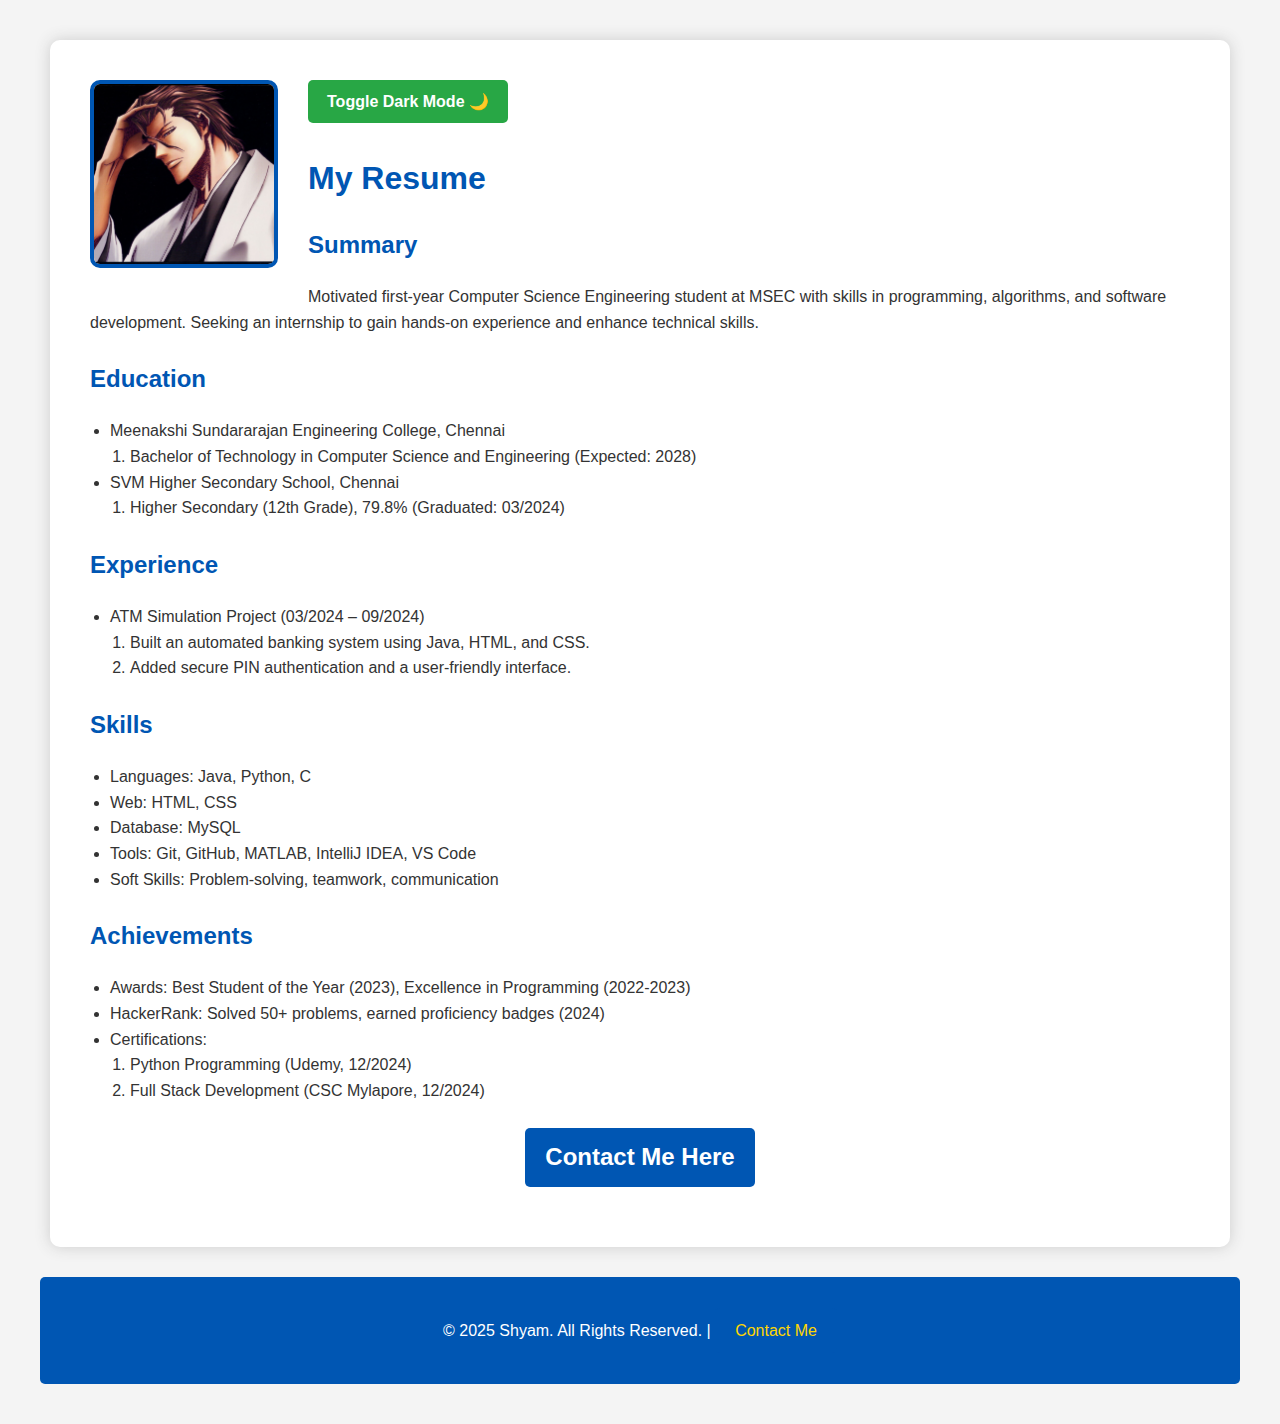
==== index.html @ b26e8f14 "Add files via upload" ====
<!DOCTYPE html>
<html lang="en">
<head>
    <meta charset="UTF-8">
    <title>My Resume</title>
    <style>
        /* Global Styles */
        body {
            font-family: Arial, sans-serif;
            line-height: 1.6;
            color: #333;
            background: #f4f4f4;
            margin: 0;
            padding: 40px;
            transition: background 0.3s, color 0.3s;
        }

        .container {
            max-width: 1100px;
            margin: 0 auto;
            background: #fff;
            padding: 40px;
            box-shadow: 0 0 15px #ccc;
            border-radius: 10px;
            transition: background 0.3s;
            position: relative;
        }

        /* Profile Image at Top-Left Corner */
        .profile-pic {
            width: 180px;
            height: 180px;
            object-fit: cover;
            border: 4px solid #0056b3;
            border-radius: 10px;
            float: left;  /* Floating image to the top-left */
            margin-right: 30px;
            margin-bottom: 20px;
            transition: transform 0.3s;
        }

        .profile-pic:hover {
            transform: scale(1.05);
        }

        h1, h2 {
            color: #0056b3;
        }

        ul, ol {
            margin: 0;
            padding: 0 20px;
        }

        a {
            text-decoration: none;
            color: #fff;
            background: #0056b3;
            padding: 10px 20px;
            border-radius: 5px;
            display: inline-block;
            transition: background 0.3s;
        }

        a:hover {
            background: #004494;
        }

        button {
            display: block;
            width: 200px;
            padding: 12px 0;
            background: #28a745;
            color: white;
            border: none;
            border-radius: 5px;
            cursor: pointer;
            transition: background 0.3s;
            font-size: 16px;
            font-weight: bold;
            margin-bottom: 30px;
        }

        button:hover {
            background: #218838;
        }

        .dark-mode {
            background: #121212;
            color: #f4f4f4;
        }

        .dark-mode .container {
            background: #1e1e1e;
            color: #f4f4f4;
        }

        .dark-mode h1, .dark-mode h2, .dark-mode a {
            color: #00aaff;
        }

        .section {
            margin-bottom: 25px;
            transition: background 0.3s, padding 0.3s;
        }

        .section:hover {
            background: #e9ecef;
            padding: 15px;
            border-radius: 5px;
        }

        .dark-mode .section:hover {
            background: #333;
        }

        .contact {
            text-align: center;
            margin-top: 20px;
        }

        footer {
            text-align: center;
            padding: 15px;
            margin-top: 30px;
            background: #0056b3;
            color: #fff;
            border-radius: 5px;
        }

        footer a {
            color: #ffd700;
            transition: color 0.3s;
        }

        footer a:hover {
            color: #fff;
        }

        @media (max-width: 768px) {
            .profile-pic {
                width: 140px;
                height: 140px;
                float: none;
                display: block;
                margin: 0 auto 20px;
            }

            button {
                width: 100%;
            }
        }
    </style>
</head>
<body>

<div class="container">

    <!-- Profile Image at Top-Left Corner -->
    <img src="MyProfile.jpg" alt="My Profile" class="profile-pic" />

    <!-- Dark Mode Toggle Button -->
    <button onclick="toggleMode()">Toggle Dark Mode 🌙</button>

    <h1>My Resume</h1>

    <div class="section">
        <h2>Summary</h2>
        <p>Motivated first-year Computer Science Engineering student at MSEC with skills in programming, algorithms, and
            software development. Seeking an internship to gain hands-on experience and enhance technical skills.</p>
    </div>

    <div class="section">
        <h2>Education</h2>
        <ul>
            <li>Meenakshi Sundararajan Engineering College, Chennai
                <ol>
                    <li>Bachelor of Technology in Computer Science and Engineering (Expected: 2028)</li>
                </ol>
            </li>
            <li>SVM Higher Secondary School, Chennai
                <ol>
                    <li>Higher Secondary (12th Grade), 79.8% (Graduated: 03/2024)</li>
                </ol>
            </li>
        </ul>
    </div>

    <div class="section">
        <h2>Experience</h2>
        <ul>
            <li>ATM Simulation Project (03/2024 – 09/2024)
                <ol>
                    <li>Built an automated banking system using Java, HTML, and CSS.</li>
                    <li>Added secure PIN authentication and a user-friendly interface.</li>
                </ol>
            </li>
        </ul>
    </div>

    <div class="section">
        <h2>Skills</h2>
        <ul>
            <li>Languages: Java, Python, C</li>
            <li>Web: HTML, CSS</li>
            <li>Database: MySQL</li>
            <li>Tools: Git, GitHub, MATLAB, IntelliJ IDEA, VS Code</li>
            <li>Soft Skills: Problem-solving, teamwork, communication</li>
        </ul>
    </div>

    <div class="section">
        <h2>Achievements</h2>
        <ul>
            <li>Awards: Best Student of the Year (2023), Excellence in Programming (2022-2023)</li>
            <li>HackerRank: Solved 50+ problems, earned proficiency badges (2024)</li>
            <li>Certifications:
                <ol>
                    <li>Python Programming (Udemy, 12/2024)</li>
                    <li>Full Stack Development (CSC Mylapore, 12/2024)</li>
                </ol>
            </li>
        </ul>
    </div>

    <div class="contact">
        <h2><a href="contact.html">Contact Me Here</a></h2>
    </div>

</div>

<footer>
    <p>© 2025 Shyam. All Rights Reserved. | <a href="contact.html">Contact Me</a></p>
</footer>

<script>
    function toggleMode() {
        document.body.classList.toggle("dark-mode");
    }
</script>

</body>
</html>
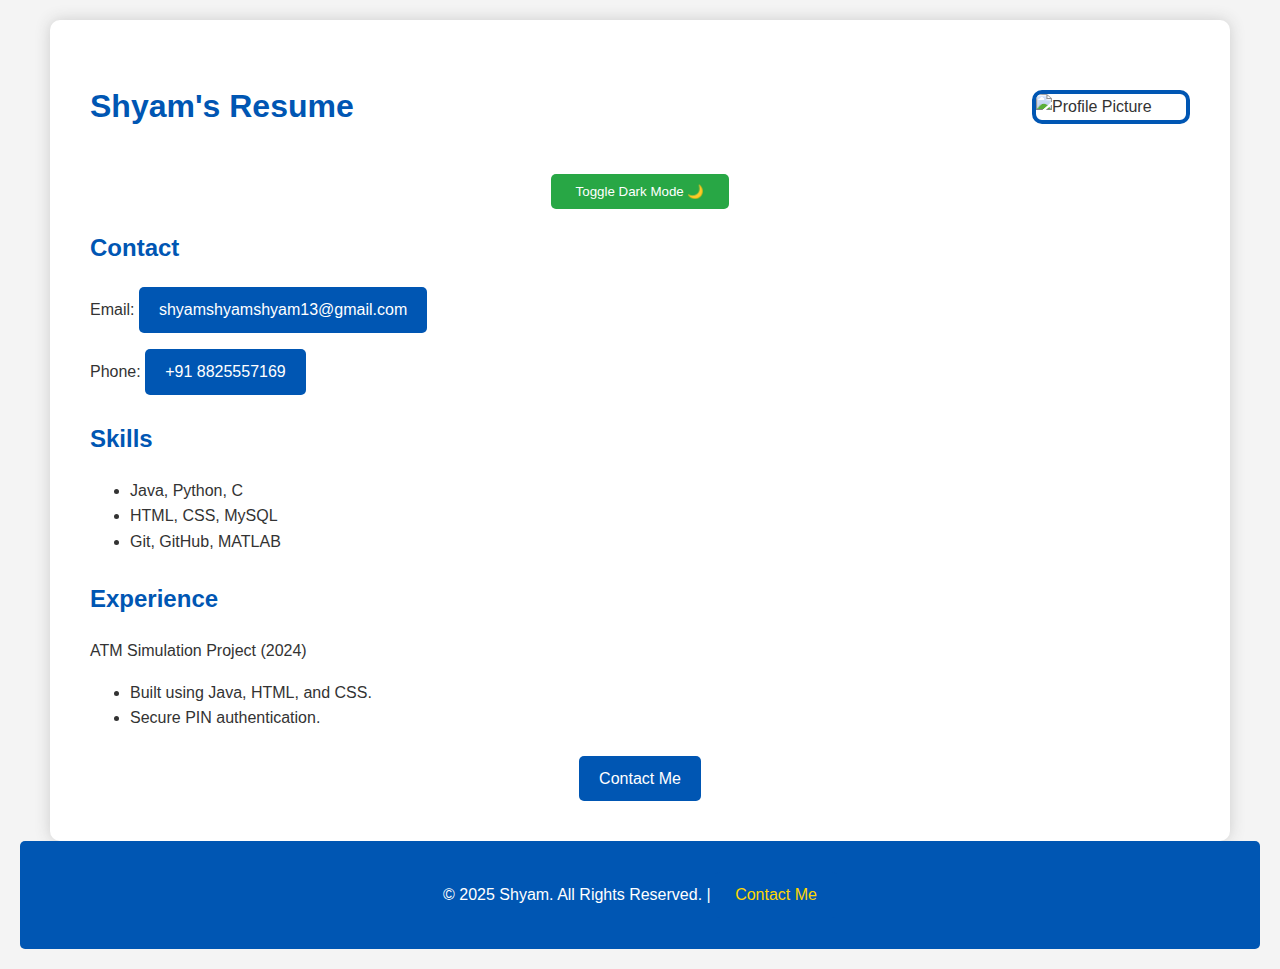
==== commit 443ffc28: "Add files via upload" ====
--- a/index.html
+++ b/index.html
@@ -11,7 +11,7 @@
             color: #333;
             background: #f4f4f4;
             margin: 0;
-            padding: 40px;
+            padding: 20px;
             transition: background 0.3s, color 0.3s;
         }
 
@@ -23,33 +23,62 @@
             box-shadow: 0 0 15px #ccc;
             border-radius: 10px;
             transition: background 0.3s;
-            position: relative;
-        }
-
-        /* Profile Image at Top-Left Corner */
-        .profile-pic {
-            width: 180px;
-            height: 180px;
-            object-fit: cover;
-            border: 4px solid #0056b3;
-            border-radius: 10px;
-            float: left;  /* Floating image to the top-left */
-            margin-right: 30px;
-            margin-bottom: 20px;
-            transition: transform 0.3s;
-        }
-
-        .profile-pic:hover {
-            transform: scale(1.05);
         }
 
         h1, h2 {
             color: #0056b3;
         }
 
-        ul, ol {
-            margin: 0;
-            padding: 0 20px;
+        .profile-pic {
+            width: 150px;
+            height: 150px;
+            border-radius: 10px;
+            border: 4px solid #0056b3;
+            transition: transform 0.3s;
+        }
+
+        .profile-pic:hover {
+            transform: scale(1.1);
+        }
+
+        .header {
+            display: flex;
+            align-items: center;
+            justify-content: space-between;
+            flex-wrap: wrap;
+        }
+
+        .header div {
+            flex: 1;
+        }
+
+        .header img {
+            max-width: 100%;
+            height: auto;
+        }
+
+        .section {
+            margin-bottom: 25px;
+        }
+
+        .section:hover {
+            background: #e9ecef;
+            padding: 15px;
+            border-radius: 5px;
+        }
+
+        .dark-mode {
+            background: #121212;
+            color: #f4f4f4;
+        }
+
+        .dark-mode .container {
+            background: #1e1e1e;
+            color: #f4f4f4;
+        }
+
+        .dark-mode h1, .dark-mode h2 {
+            color: #00aaff;
         }
 
         a {
@@ -68,61 +97,23 @@
 
         button {
             display: block;
-            width: 200px;
-            padding: 12px 0;
+            margin: 20px auto;
+            padding: 10px 25px;
             background: #28a745;
             color: white;
             border: none;
             border-radius: 5px;
             cursor: pointer;
             transition: background 0.3s;
-            font-size: 16px;
-            font-weight: bold;
-            margin-bottom: 30px;
         }
 
         button:hover {
             background: #218838;
-        }
-
-        .dark-mode {
-            background: #121212;
-            color: #f4f4f4;
-        }
-
-        .dark-mode .container {
-            background: #1e1e1e;
-            color: #f4f4f4;
-        }
-
-        .dark-mode h1, .dark-mode h2, .dark-mode a {
-            color: #00aaff;
-        }
-
-        .section {
-            margin-bottom: 25px;
-            transition: background 0.3s, padding 0.3s;
-        }
-
-        .section:hover {
-            background: #e9ecef;
-            padding: 15px;
-            border-radius: 5px;
-        }
-
-        .dark-mode .section:hover {
-            background: #333;
-        }
-
-        .contact {
-            text-align: center;
-            margin-top: 20px;
         }
 
         footer {
             text-align: center;
             padding: 15px;
-            margin-top: 30px;
             background: #0056b3;
             color: #fff;
             border-radius: 5px;
@@ -130,24 +121,25 @@
 
         footer a {
             color: #ffd700;
-            transition: color 0.3s;
         }
 
         footer a:hover {
             color: #fff;
         }
 
+        /* Responsive Design */
         @media (max-width: 768px) {
+            .header {
+                flex-direction: column;
+                text-align: center;
+            }
+
             .profile-pic {
-                width: 140px;
-                height: 140px;
-                float: none;
-                display: block;
-                margin: 0 auto 20px;
+                margin-bottom: 20px;
             }
 
-            button {
-                width: 100%;
+            .container {
+                padding: 20px;
             }
         }
     </style>
@@ -156,75 +148,41 @@
 
 <div class="container">
 
-    <!-- Profile Image at Top-Left Corner -->
-    <img src="MyProfile.jpg" alt="My Profile" class="profile-pic" />
-
-    <!-- Dark Mode Toggle Button -->
+    <div class="header">
+        <div>
+            <h1>Shyam's Resume</h1>
+        </div>
+        <img src="MyProfile.png" alt="Profile Picture" class="profile-pic">
+    </div>
+
     <button onclick="toggleMode()">Toggle Dark Mode 🌙</button>
 
-    <h1>My Resume</h1>
-
     <div class="section">
-        <h2>Summary</h2>
-        <p>Motivated first-year Computer Science Engineering student at MSEC with skills in programming, algorithms, and
-            software development. Seeking an internship to gain hands-on experience and enhance technical skills.</p>
-    </div>
-
-    <div class="section">
-        <h2>Education</h2>
-        <ul>
-            <li>Meenakshi Sundararajan Engineering College, Chennai
-                <ol>
-                    <li>Bachelor of Technology in Computer Science and Engineering (Expected: 2028)</li>
-                </ol>
-            </li>
-            <li>SVM Higher Secondary School, Chennai
-                <ol>
-                    <li>Higher Secondary (12th Grade), 79.8% (Graduated: 03/2024)</li>
-                </ol>
-            </li>
-        </ul>
-    </div>
-
-    <div class="section">
-        <h2>Experience</h2>
-        <ul>
-            <li>ATM Simulation Project (03/2024 – 09/2024)
-                <ol>
-                    <li>Built an automated banking system using Java, HTML, and CSS.</li>
-                    <li>Added secure PIN authentication and a user-friendly interface.</li>
-                </ol>
-            </li>
-        </ul>
+        <h2>Contact</h2>
+        <p>Email: <a href="mailto:shyamshyamshyam13@gmail.com">shyamshyamshyam13@gmail.com</a></p>
+        <p>Phone: <a href="tel:+918825557169">+91 8825557169</a></p>
     </div>
 
     <div class="section">
         <h2>Skills</h2>
         <ul>
-            <li>Languages: Java, Python, C</li>
-            <li>Web: HTML, CSS</li>
-            <li>Database: MySQL</li>
-            <li>Tools: Git, GitHub, MATLAB, IntelliJ IDEA, VS Code</li>
-            <li>Soft Skills: Problem-solving, teamwork, communication</li>
+            <li>Java, Python, C</li>
+            <li>HTML, CSS, MySQL</li>
+            <li>Git, GitHub, MATLAB</li>
         </ul>
     </div>
 
     <div class="section">
-        <h2>Achievements</h2>
+        <h2>Experience</h2>
+        <p>ATM Simulation Project (2024)</p>
         <ul>
-            <li>Awards: Best Student of the Year (2023), Excellence in Programming (2022-2023)</li>
-            <li>HackerRank: Solved 50+ problems, earned proficiency badges (2024)</li>
-            <li>Certifications:
-                <ol>
-                    <li>Python Programming (Udemy, 12/2024)</li>
-                    <li>Full Stack Development (CSC Mylapore, 12/2024)</li>
-                </ol>
-            </li>
+            <li>Built using Java, HTML, and CSS.</li>
+            <li>Secure PIN authentication.</li>
         </ul>
     </div>
 
-    <div class="contact">
-        <h2><a href="contact.html">Contact Me Here</a></h2>
+    <div style="text-align: center; margin-top: 20px;">
+        <a href="contact.html">Contact Me</a>
     </div>
 
 </div>
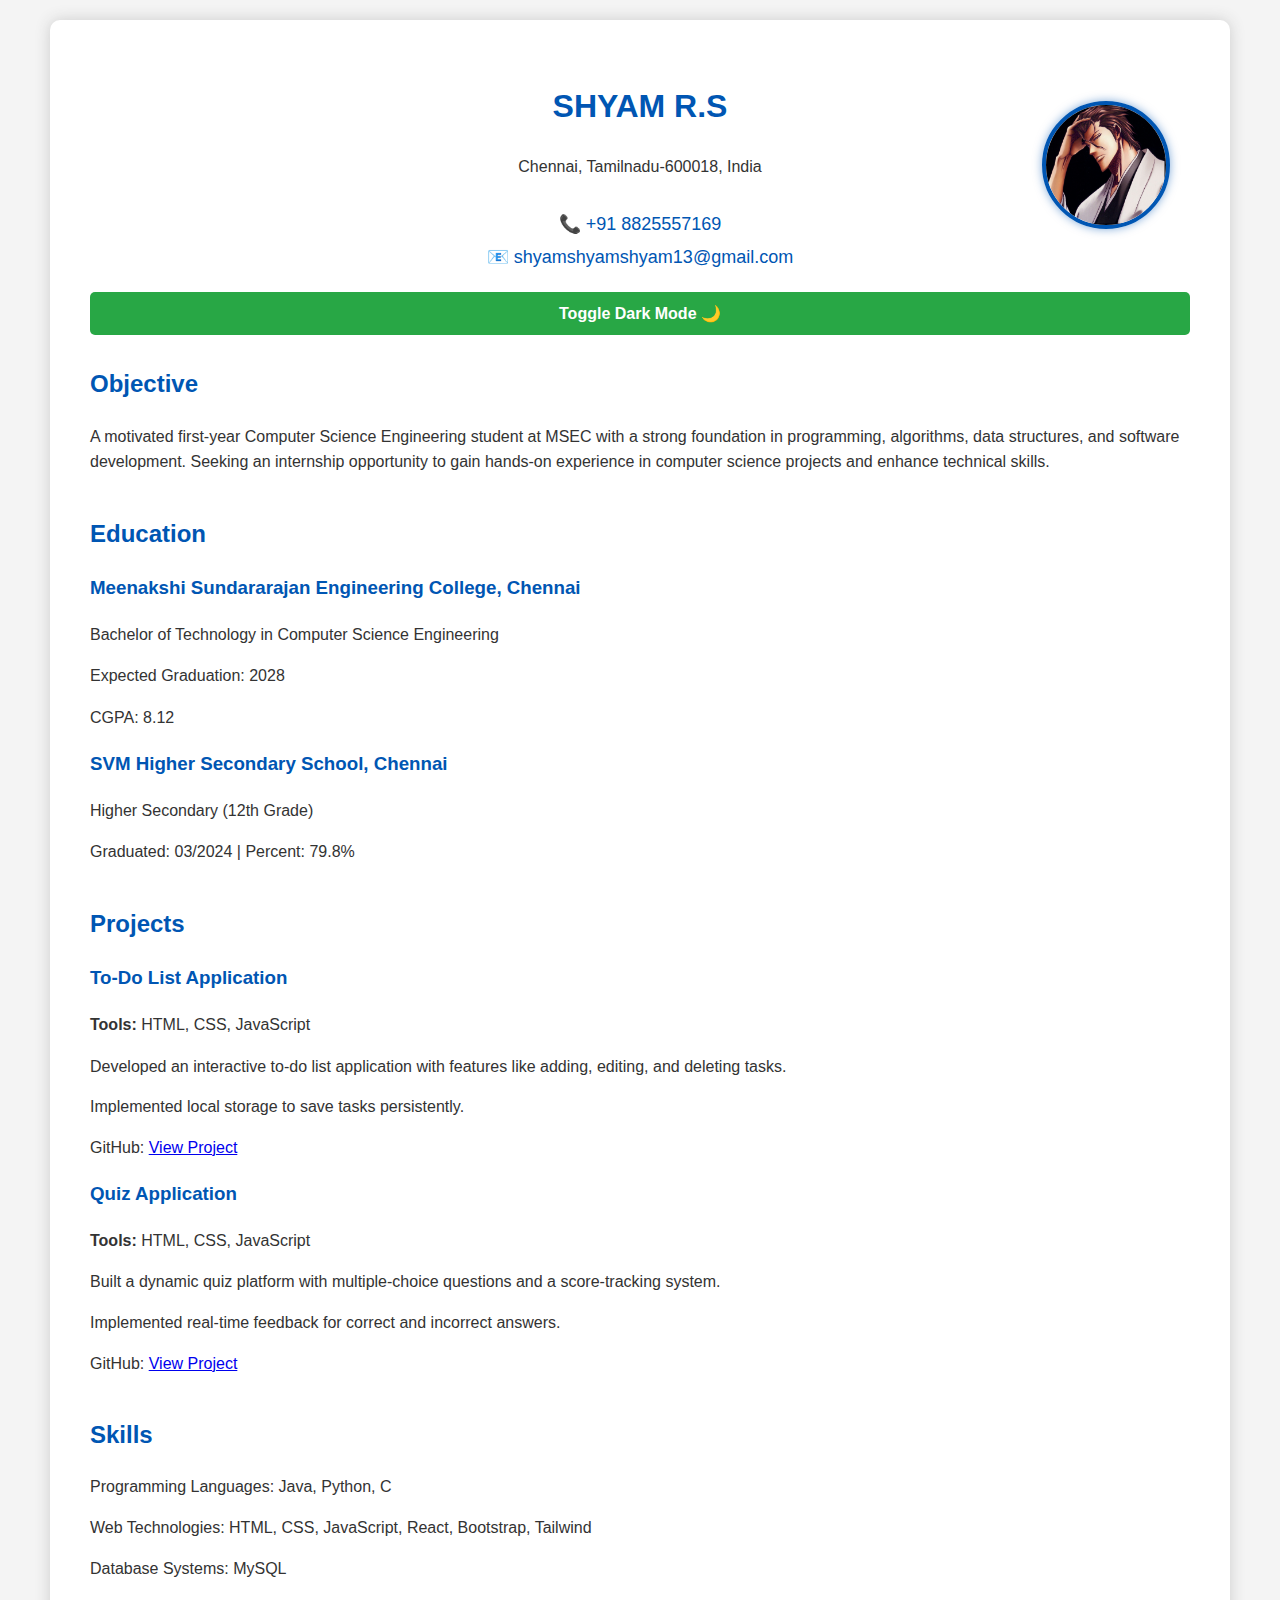
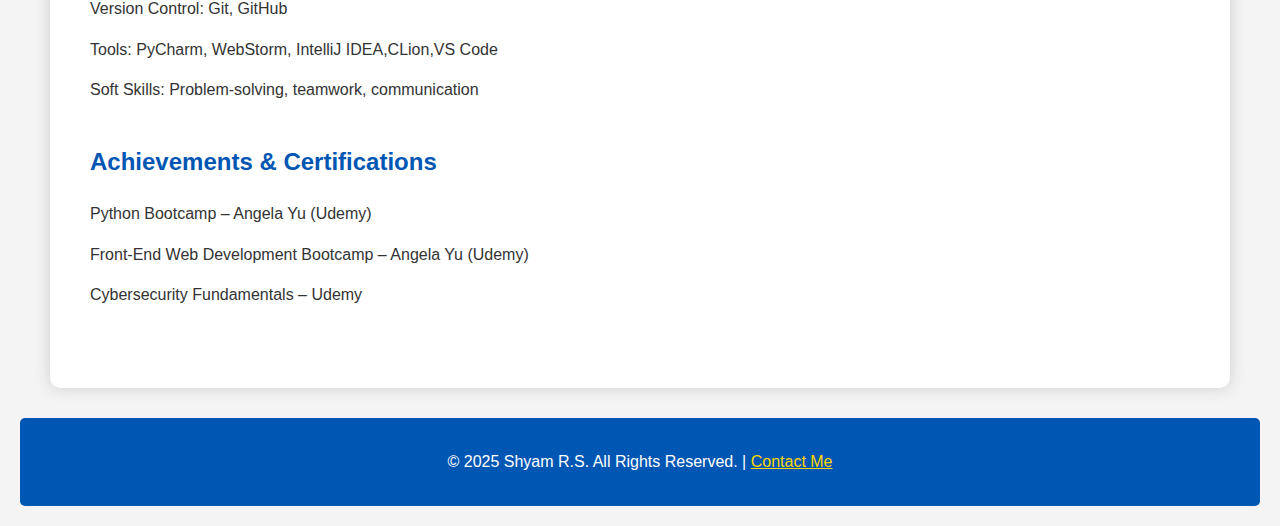
==== commit 1f87c5af: "Add files via upload" ====
--- a/index.html
+++ b/index.html
@@ -2,17 +2,26 @@
 <html lang="en">
 <head>
     <meta charset="UTF-8">
-    <title>My Resume</title>
+    <title>Shyam R.S - Resume</title>
+    <meta name="viewport" content="width=device-width, initial-scale=1.0">
     <style>
         /* Global Styles */
+        :root {
+            --primary-color: #0056b3;
+            --secondary-color: #f4f4f4;
+            --dark-bg: #121212;
+            --dark-text: #f4f4f4;
+            --transition: 0.3s;
+        }
+
         body {
             font-family: Arial, sans-serif;
             line-height: 1.6;
             color: #333;
-            background: #f4f4f4;
+            background: var(--secondary-color);
             margin: 0;
             padding: 20px;
-            transition: background 0.3s, color 0.3s;
+            transition: background var(--transition), color var(--transition);
         }
 
         .container {
@@ -22,89 +31,102 @@
             padding: 40px;
             box-shadow: 0 0 15px #ccc;
             border-radius: 10px;
-            transition: background 0.3s;
-        }
-
-        h1, h2 {
-            color: #0056b3;
-        }
-
-        .profile-pic {
-            width: 150px;
-            height: 150px;
-            border-radius: 10px;
-            border: 4px solid #0056b3;
-            transition: transform 0.3s;
-        }
-
-        .profile-pic:hover {
+            transition: background var(--transition), color var(--transition);
+        }
+
+        header {
+            text-align: center;
+            margin-bottom: 30px;
+            position: relative; /* Enable absolute positioning for the image */
+        }
+
+        /* Circular Profile Picture with Hover Effect */
+        header img {
+            position: absolute;
+            top: 20px;
+            right: 20px;
+            width: 120px;
+            height: 120px;
+            border-radius: 50%;
+            border: 4px solid var(--primary-color);
+            box-shadow: 0 0 10px rgba(0, 86, 179, 0.5);
+            transition: transform 0.3s ease-in-out;
+        }
+
+        header img:hover {
             transform: scale(1.1);
         }
 
-        .header {
-            display: flex;
-            align-items: center;
-            justify-content: space-between;
-            flex-wrap: wrap;
-        }
-
-        .header div {
-            flex: 1;
-        }
-
-        .header img {
-            max-width: 100%;
-            height: auto;
+        h1, h2, h3 {
+            color: var(--primary-color);
+        }
+
+        .contact {
+            text-align: center;
+            margin-bottom: 30px;
+        }
+
+        .contact p {
+            margin: 5px 0;
+            font-size: 18px;
+        }
+
+        .contact a {
+            color: var(--primary-color);
+            text-decoration: none;
+            transition: color var(--transition);
+        }
+
+        .contact a:hover {
+            color: #004494;
         }
 
         .section {
-            margin-bottom: 25px;
+            margin-bottom: 40px;
+            transition: transform var(--transition), box-shadow var(--transition);
         }
 
         .section:hover {
-            background: #e9ecef;
-            padding: 15px;
-            border-radius: 5px;
+            transform: translateY(-5px);
+            box-shadow: 0 5px 15px rgba(0, 0, 0, 0.1);
+        }
+
+        ul {
+            list-style: none;
+            padding: 0;
+        }
+
+        li {
+            margin-bottom: 15px;
         }
 
         .dark-mode {
-            background: #121212;
-            color: #f4f4f4;
+            background: var(--dark-bg);
+            color: var(--dark-text);
         }
 
         .dark-mode .container {
             background: #1e1e1e;
-            color: #f4f4f4;
-        }
-
-        .dark-mode h1, .dark-mode h2 {
+            color: var(--dark-text);
+        }
+
+        .dark-mode h1, .dark-mode h2, .dark-mode h3 {
             color: #00aaff;
-        }
-
-        a {
-            text-decoration: none;
-            color: #fff;
-            background: #0056b3;
-            padding: 10px 20px;
-            border-radius: 5px;
-            display: inline-block;
-            transition: background 0.3s;
-        }
-
-        a:hover {
-            background: #004494;
         }
 
         button {
             display: block;
-            margin: 20px auto;
-            padding: 10px 25px;
+            width: 100%;
+            padding: 12px;
             background: #28a745;
             color: white;
             border: none;
             border-radius: 5px;
             cursor: pointer;
-            transition: background 0.3s;
+            transition: background var(--transition);
+            font-size: 16px;
+            font-weight: bold;
+            margin: 20px 0;
         }
 
         button:hover {
@@ -114,32 +136,52 @@
         footer {
             text-align: center;
             padding: 15px;
-            background: #0056b3;
+            margin-top: 30px;
+            background: var(--primary-color);
             color: #fff;
             border-radius: 5px;
         }
 
         footer a {
             color: #ffd700;
+            transition: color var(--transition);
         }
 
         footer a:hover {
             color: #fff;
         }
 
-        /* Responsive Design */
         @media (max-width: 768px) {
-            .header {
-                flex-direction: column;
-                text-align: center;
-            }
-
-            .profile-pic {
-                margin-bottom: 20px;
-            }
-
             .container {
                 padding: 20px;
+            }
+
+            button {
+                width: 100%;
+            }
+
+            header img {
+                width: 100px;
+                height: 100px;
+                top: 10px;
+                right: 10px;
+            }
+        }
+
+        @media (max-width: 480px) {
+            body {
+                padding: 10px;
+            }
+
+            .container {
+                padding: 15px;
+            }
+
+            header img {
+                width: 80px;
+                height: 80px;
+                top: 10px;
+                right: 10px;
             }
         }
     </style>
@@ -148,47 +190,87 @@
 
 <div class="container">
 
-    <div class="header">
-        <div>
-            <h1>Shyam's Resume</h1>
-        </div>
-        <img src="MyProfile.png" alt="Profile Picture" class="profile-pic">
-    </div>
-
-    <button onclick="toggleMode()">Toggle Dark Mode 🌙</button>
-
-    <div class="section">
-        <h2>Contact</h2>
-        <p>Email: <a href="mailto:shyamshyamshyam13@gmail.com">shyamshyamshyam13@gmail.com</a></p>
-        <p>Phone: <a href="tel:+918825557169">+91 8825557169</a></p>
+    <header>
+        <h1>SHYAM R.S</h1>
+        <p>Chennai, Tamilnadu-600018, India</p>
+        <img src="MyProfile.jpg" alt="Shyam R.S">
+    </header>
+
+    <div class="contact">
+        <p>📞 <a href="tel:+918825557169">+91 8825557169</a></p>
+        <p>📧 <a href="mailto:shyamshyamshyam13@gmail.com">shyamshyamshyam13@gmail.com</a></p>
+        <button onclick="toggleMode()">Toggle Dark Mode 🌙</button>
+    </div>
+
+    <div class="section">
+        <h2>Objective</h2>
+        <p>A motivated first-year Computer Science Engineering student at MSEC with a strong foundation
+            in programming, algorithms, data structures, and software development. Seeking an internship
+            opportunity to gain hands-on experience in computer science projects and enhance technical skills.</p>
+    </div>
+
+    <div class="section">
+        <h2>Education</h2>
+        <ul>
+            <li>
+                <h3>Meenakshi Sundararajan Engineering College, Chennai</h3>
+                <p>Bachelor of Technology in Computer Science Engineering</p>
+                <p>Expected Graduation: 2028</p>
+                <p>CGPA: 8.12</p>
+            </li>
+            <li>
+                <h3>SVM Higher Secondary School, Chennai</h3>
+                <p>Higher Secondary (12th Grade)</p>
+                <p>Graduated: 03/2024 | Percent: 79.8%</p>
+            </li>
+        </ul>
+    </div>
+
+    <div class="section">
+        <h2>Projects</h2>
+
+        <h3>To-Do List Application</h3>
+        <p><strong>Tools:</strong> HTML, CSS, JavaScript</p>
+        <ul>
+            <li>Developed an interactive to-do list application with features like adding, editing, and deleting tasks.</li>
+            <li>Implemented local storage to save tasks persistently.</li>
+            <li>GitHub: <a href="ToDoList.html" target="_blank">View Project</a></li>
+        </ul>
+
+        <h3>Quiz Application</h3>
+        <p><strong>Tools:</strong> HTML, CSS, JavaScript</p>
+        <ul>
+            <li>Built a dynamic quiz platform with multiple-choice questions and a score-tracking system.</li>
+            <li>Implemented real-time feedback for correct and incorrect answers.</li>
+            <li>GitHub: <a href="Quiz.html" target="_blank">View Project</a></li>
+        </ul>
     </div>
 
     <div class="section">
         <h2>Skills</h2>
         <ul>
-            <li>Java, Python, C</li>
-            <li>HTML, CSS, MySQL</li>
-            <li>Git, GitHub, MATLAB</li>
-        </ul>
-    </div>
-
-    <div class="section">
-        <h2>Experience</h2>
-        <p>ATM Simulation Project (2024)</p>
-        <ul>
-            <li>Built using Java, HTML, and CSS.</li>
-            <li>Secure PIN authentication.</li>
-        </ul>
-    </div>
-
-    <div style="text-align: center; margin-top: 20px;">
-        <a href="contact.html">Contact Me</a>
+            <li>Programming Languages: Java, Python, C</li>
+            <li>Web Technologies: HTML, CSS, JavaScript, React, Bootstrap, Tailwind</li>
+            <li>Database Systems: MySQL</li>
+            <li>Version Control: Git, GitHub</li>
+            <li>Tools: PyCharm, WebStorm, IntelliJ IDEA,CLion,VS Code</li>
+            <li>Soft Skills: Problem-solving, teamwork, communication</li>
+        </ul>
+    </div>
+
+    <div class="section">
+        <h2>Achievements & Certifications</h2>
+        <ul>
+            <li>Python Bootcamp – Angela Yu (Udemy)</li>
+            <li>Front-End Web Development Bootcamp – Angela Yu (Udemy)</li>
+            <li>Cybersecurity Fundamentals – Udemy</li>
+        </ul>
     </div>
 
 </div>
 
 <footer>
-    <p>© 2025 Shyam. All Rights Reserved. | <a href="contact.html">Contact Me</a></p>
+    <p>© 2025 Shyam R.S. All Rights Reserved. | <a href="mailto:shyamshyamshyam13@gmail.com">Contact Me</a></p>
 </footer>
 
 <script>
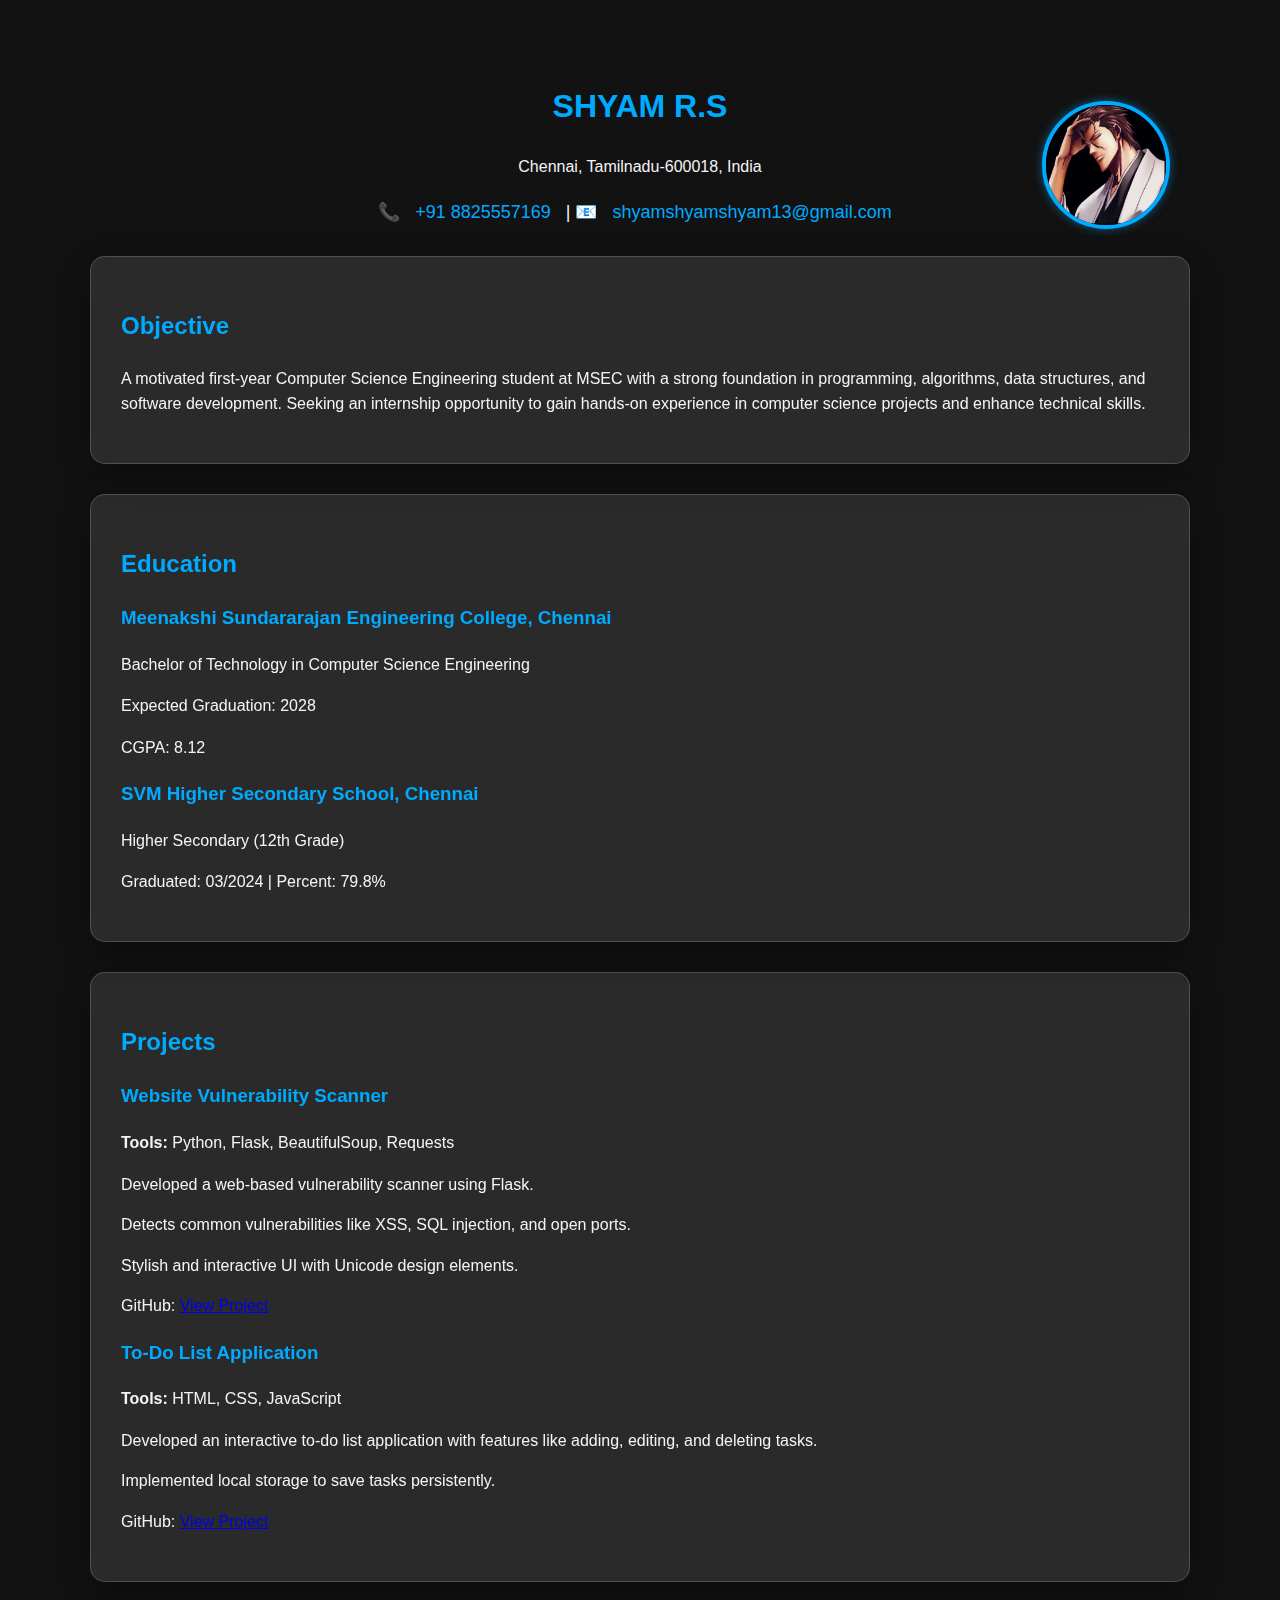
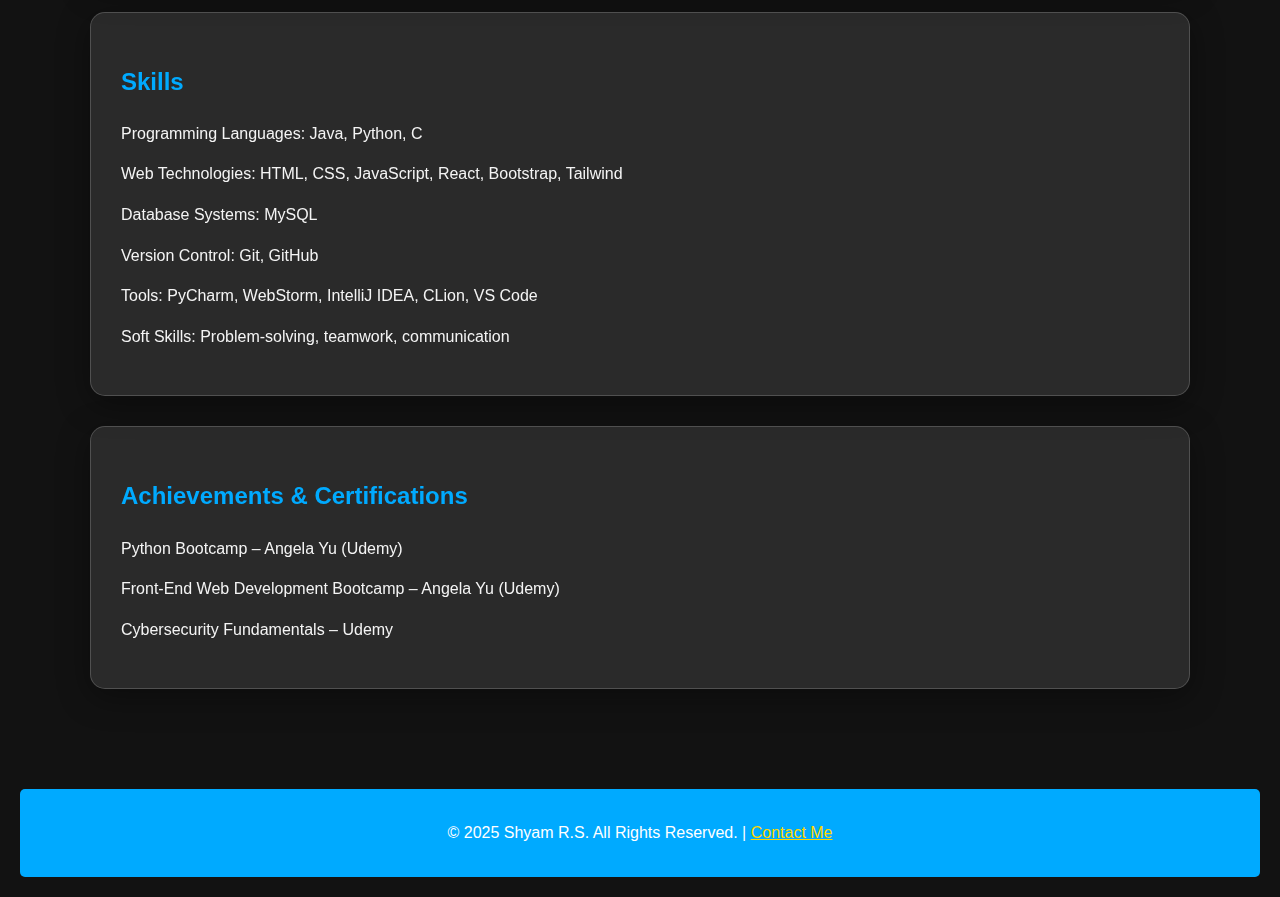
==== commit ffacd072: "Add files via upload" ====
--- a/index.html
+++ b/index.html
@@ -4,212 +4,32 @@
     <meta charset="UTF-8">
     <title>Shyam R.S - Resume</title>
     <meta name="viewport" content="width=device-width, initial-scale=1.0">
-    <style>
-        /* Global Styles */
-        :root {
-            --primary-color: #0056b3;
-            --secondary-color: #f4f4f4;
-            --dark-bg: #121212;
-            --dark-text: #f4f4f4;
-            --transition: 0.3s;
-        }
-
-        body {
-            font-family: Arial, sans-serif;
-            line-height: 1.6;
-            color: #333;
-            background: var(--secondary-color);
-            margin: 0;
-            padding: 20px;
-            transition: background var(--transition), color var(--transition);
-        }
-
-        .container {
-            max-width: 1100px;
-            margin: 0 auto;
-            background: #fff;
-            padding: 40px;
-            box-shadow: 0 0 15px #ccc;
-            border-radius: 10px;
-            transition: background var(--transition), color var(--transition);
-        }
-
-        header {
-            text-align: center;
-            margin-bottom: 30px;
-            position: relative; /* Enable absolute positioning for the image */
-        }
-
-        /* Circular Profile Picture with Hover Effect */
-        header img {
-            position: absolute;
-            top: 20px;
-            right: 20px;
-            width: 120px;
-            height: 120px;
-            border-radius: 50%;
-            border: 4px solid var(--primary-color);
-            box-shadow: 0 0 10px rgba(0, 86, 179, 0.5);
-            transition: transform 0.3s ease-in-out;
-        }
-
-        header img:hover {
-            transform: scale(1.1);
-        }
-
-        h1, h2, h3 {
-            color: var(--primary-color);
-        }
-
-        .contact {
-            text-align: center;
-            margin-bottom: 30px;
-        }
-
-        .contact p {
-            margin: 5px 0;
-            font-size: 18px;
-        }
-
-        .contact a {
-            color: var(--primary-color);
-            text-decoration: none;
-            transition: color var(--transition);
-        }
-
-        .contact a:hover {
-            color: #004494;
-        }
-
-        .section {
-            margin-bottom: 40px;
-            transition: transform var(--transition), box-shadow var(--transition);
-        }
-
-        .section:hover {
-            transform: translateY(-5px);
-            box-shadow: 0 5px 15px rgba(0, 0, 0, 0.1);
-        }
-
-        ul {
-            list-style: none;
-            padding: 0;
-        }
-
-        li {
-            margin-bottom: 15px;
-        }
-
-        .dark-mode {
-            background: var(--dark-bg);
-            color: var(--dark-text);
-        }
-
-        .dark-mode .container {
-            background: #1e1e1e;
-            color: var(--dark-text);
-        }
-
-        .dark-mode h1, .dark-mode h2, .dark-mode h3 {
-            color: #00aaff;
-        }
-
-        button {
-            display: block;
-            width: 100%;
-            padding: 12px;
-            background: #28a745;
-            color: white;
-            border: none;
-            border-radius: 5px;
-            cursor: pointer;
-            transition: background var(--transition);
-            font-size: 16px;
-            font-weight: bold;
-            margin: 20px 0;
-        }
-
-        button:hover {
-            background: #218838;
-        }
-
-        footer {
-            text-align: center;
-            padding: 15px;
-            margin-top: 30px;
-            background: var(--primary-color);
-            color: #fff;
-            border-radius: 5px;
-        }
-
-        footer a {
-            color: #ffd700;
-            transition: color var(--transition);
-        }
-
-        footer a:hover {
-            color: #fff;
-        }
-
-        @media (max-width: 768px) {
-            .container {
-                padding: 20px;
-            }
-
-            button {
-                width: 100%;
-            }
-
-            header img {
-                width: 100px;
-                height: 100px;
-                top: 10px;
-                right: 10px;
-            }
-        }
-
-        @media (max-width: 480px) {
-            body {
-                padding: 10px;
-            }
-
-            .container {
-                padding: 15px;
-            }
-
-            header img {
-                width: 80px;
-                height: 80px;
-                top: 10px;
-                right: 10px;
-            }
-        }
-    </style>
+    <link rel="stylesheet" href="style.css">
 </head>
-<body>
+<body class="dark-mode">
 
 <div class="container">
 
     <header>
         <h1>SHYAM R.S</h1>
         <p>Chennai, Tamilnadu-600018, India</p>
+
+        <!-- Contact Info below the address -->
+        <div class="contact-info">
+            <p>📞 <a href="tel:+918825557169">+91 8825557169</a> | 📧 <a href="mailto:shyamshyamshyam13@gmail.com">shyamshyamshyam13@gmail.com</a></p>
+        </div>
+
         <img src="MyProfile.jpg" alt="Shyam R.S">
     </header>
 
-    <div class="contact">
-        <p>📞 <a href="tel:+918825557169">+91 8825557169</a></p>
-        <p>📧 <a href="mailto:shyamshyamshyam13@gmail.com">shyamshyamshyam13@gmail.com</a></p>
-        <button onclick="toggleMode()">Toggle Dark Mode 🌙</button>
-    </div>
-
-    <div class="section">
+    <div class="section glass">
         <h2>Objective</h2>
         <p>A motivated first-year Computer Science Engineering student at MSEC with a strong foundation
             in programming, algorithms, data structures, and software development. Seeking an internship
             opportunity to gain hands-on experience in computer science projects and enhance technical skills.</p>
     </div>
 
-    <div class="section">
+    <div class="section glass">
         <h2>Education</h2>
         <ul>
             <li>
@@ -226,8 +46,17 @@
         </ul>
     </div>
 
-    <div class="section">
+    <div class="section glass">
         <h2>Projects</h2>
+
+        <h3>Website Vulnerability Scanner</h3>
+        <p><strong>Tools:</strong> Python, Flask, BeautifulSoup, Requests</p>
+        <ul>
+            <li>Developed a web-based vulnerability scanner using Flask.</li>
+            <li>Detects common vulnerabilities like XSS, SQL injection, and open ports.</li>
+            <li>Stylish and interactive UI with Unicode design elements.</li>
+            <li>GitHub: <a href="https://github.com/Shyam/vulnerability" target="_blank">View Project</a></li>
+        </ul>
 
         <h3>To-Do List Application</h3>
         <p><strong>Tools:</strong> HTML, CSS, JavaScript</p>
@@ -236,29 +65,21 @@
             <li>Implemented local storage to save tasks persistently.</li>
             <li>GitHub: <a href="ToDoList.html" target="_blank">View Project</a></li>
         </ul>
-
-        <h3>Quiz Application</h3>
-        <p><strong>Tools:</strong> HTML, CSS, JavaScript</p>
-        <ul>
-            <li>Built a dynamic quiz platform with multiple-choice questions and a score-tracking system.</li>
-            <li>Implemented real-time feedback for correct and incorrect answers.</li>
-            <li>GitHub: <a href="Quiz.html" target="_blank">View Project</a></li>
-        </ul>
     </div>
 
-    <div class="section">
+    <div class="section glass">
         <h2>Skills</h2>
         <ul>
             <li>Programming Languages: Java, Python, C</li>
             <li>Web Technologies: HTML, CSS, JavaScript, React, Bootstrap, Tailwind</li>
             <li>Database Systems: MySQL</li>
             <li>Version Control: Git, GitHub</li>
-            <li>Tools: PyCharm, WebStorm, IntelliJ IDEA,CLion,VS Code</li>
+            <li>Tools: PyCharm, WebStorm, IntelliJ IDEA, CLion, VS Code</li>
             <li>Soft Skills: Problem-solving, teamwork, communication</li>
         </ul>
     </div>
 
-    <div class="section">
+    <div class="section glass">
         <h2>Achievements & Certifications</h2>
         <ul>
             <li>Python Bootcamp – Angela Yu (Udemy)</li>
@@ -273,11 +94,5 @@
     <p>© 2025 Shyam R.S. All Rights Reserved. | <a href="mailto:shyamshyamshyam13@gmail.com">Contact Me</a></p>
 </footer>
 
-<script>
-    function toggleMode() {
-        document.body.classList.toggle("dark-mode");
-    }
-</script>
-
 </body>
 </html>
--- a/style.css
+++ b/style.css
@@ -0,0 +1,152 @@
+/* Global Styles */
+:root {
+    --primary-color: #00aaff;
+    --secondary-color: #1e1e1e;
+    --dark-bg: #121212;
+    --dark-text: #f4f4f4;
+    --transition: 0.3s;
+}
+
+body {
+    font-family: Arial, sans-serif;
+    line-height: 1.6;
+    color: var(--dark-text);
+    background: var(--dark-bg);
+    margin: 0;
+    padding: 20px;
+    transition: background var(--transition), color var(--transition);
+}
+
+/* Top bar with contact info */
+.top-bar {
+    text-align: center;
+    background: var(--primary-color);
+    color: white;
+    padding: 10px 0;
+    font-size: 18px;
+    box-shadow: 0 4px 10px rgba(0, 170, 255, 0.5);
+    margin-bottom: 20px;
+    border-radius: 5px;
+}
+
+.top-bar a {
+    color: #ffd700;
+    text-decoration: none;
+    transition: color var(--transition);
+    margin: 0 15px;
+}
+
+.top-bar a:hover {
+    color: #fff;
+}
+
+.container {
+    max-width: 1100px;
+    margin: 0 auto;
+    background: transparent;
+    padding: 40px;
+    border-radius: 10px;
+    transition: background var(--transition), color var(--transition);
+}
+
+/* Glassmorphism Effect */
+.glass {
+    background: rgba(255, 255, 255, 0.1);
+    border-radius: 15px;
+    box-shadow: 0 8px 32px 0 rgba(0, 0, 0, 0.37);
+    backdrop-filter: blur(10px);
+    -webkit-backdrop-filter: blur(10px);
+    border: 1px solid rgba(255, 255, 255, 0.18);
+    padding: 30px;
+    margin-bottom: 30px;
+    transition: transform var(--transition), box-shadow var(--transition);
+}
+
+.glass:hover {
+    transform: translateY(-5px);
+    box-shadow: 0 10px 30px rgba(0, 0, 0, 0.5);
+}
+
+header {
+    text-align: center;
+    margin-bottom: 30px;
+    position: relative;
+}
+
+header img {
+    position: absolute;
+    top: 20px;
+    right: 20px;
+    width: 120px;
+    height: 120px;
+    border-radius: 50%;
+    border: 4px solid var(--primary-color);
+    box-shadow: 0 0 10px rgba(0, 170, 255, 0.5);
+    transition: transform 0.3s ease-in-out;
+}
+
+header img:hover {
+    transform: scale(1.1);
+}
+
+h1, h2, h3 {
+    color: var(--primary-color);
+}
+
+ul {
+    list-style: none;
+    padding: 0;
+}
+
+li {
+    margin-bottom: 15px;
+}
+
+footer {
+    text-align: center;
+    padding: 15px;
+    margin-top: 30px;
+    background: var(--primary-color);
+    color: #fff;
+    border-radius: 5px;
+}
+
+footer a {
+    color: #ffd700;
+    transition: color var(--transition);
+}
+
+footer a:hover {
+    color: #fff;
+}
+
+@media (max-width: 768px) {
+    .container {
+        padding: 20px;
+    }
+}
+
+@media (max-width: 480px) {
+    body {
+        padding: 10px;
+    }
+}
+/* Contact Info Section */
+.contact-info {
+    text-align: center;
+    margin: 15px 0;
+    font-size: 18px;
+    color: var(--dark-text);
+}
+
+.contact-info a {
+    color: var(--primary-color);
+    text-decoration: none;
+    transition: color 0.3s;
+    margin: 0 10px;
+}
+
+.contact-info a:hover {
+    color: #ffd700;
+}
+
